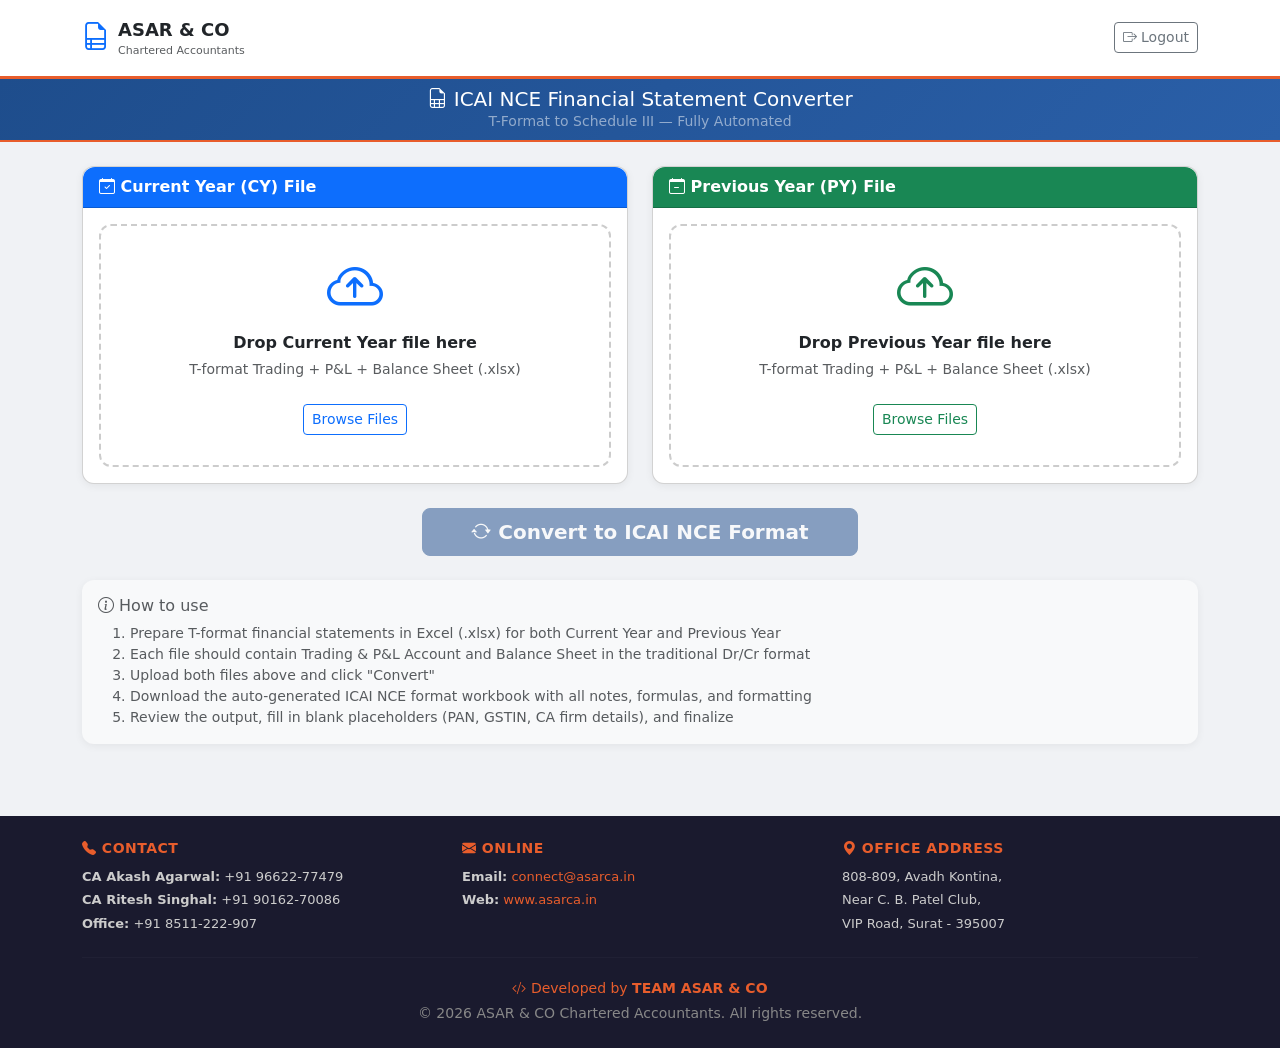
==== templates/index.html @ 5eda6770 "Initial commit: ICAI NCE Financial Statement Converter" ====
<!DOCTYPE html>
<html lang="en">
<head>
    <meta charset="UTF-8">
    <meta name="viewport" content="width=device-width, initial-scale=1.0">
    <title>ASAR & CO | ICAI NCE Financial Statement Converter</title>
    <link href="https://cdn.jsdelivr.net/npm/bootstrap@5.3.3/dist/css/bootstrap.min.css" rel="stylesheet">
    <link href="https://cdn.jsdelivr.net/npm/bootstrap-icons@1.11.3/font/bootstrap-icons.min.css" rel="stylesheet">
    <link href="/static/css/style.css" rel="stylesheet">
</head>
<body>
    <header class="asar-header">
        <div class="container d-flex justify-content-between align-items-center flex-wrap py-3">
            <div class="d-flex align-items-center gap-2">
                <i class="bi bi-file-earmark-ruled text-primary" style="font-size:28px;"></i>
                <div>
                    <strong class="text-dark" style="font-size:18px;">ASAR & CO</strong>
                    <div class="text-muted" style="font-size:11px;">Chartered Accountants</div>
                </div>
            </div>
            <a href="/logout" class="btn btn-sm btn-outline-secondary">
                <i class="bi bi-box-arrow-right"></i> Logout
            </a>
        </div>
    </header>

    <div class="tool-banner">
        <div class="container py-2 text-center">
            <h5 class="mb-0 text-white">
                <i class="bi bi-file-earmark-spreadsheet"></i>
                ICAI NCE Financial Statement Converter
            </h5>
            <div class="text-white-50 small">T-Format to Schedule III &mdash; Fully Automated</div>
        </div>
    </div>

    <div class="container py-4">
        <form id="convertForm" enctype="multipart/form-data">
            <div class="row g-4 mb-4">
                <div class="col-md-6">
                    <div class="card h-100">
                        <div class="card-header bg-primary text-white">
                            <i class="bi bi-calendar-check"></i> Current Year (CY) File
                        </div>
                        <div class="card-body">
                            <div class="upload-zone" id="cyZone">
                                <div class="upload-content">
                                    <i class="bi bi-cloud-arrow-up display-4 text-primary"></i>
                                    <p class="mt-2 mb-1 fw-bold">Drop Current Year file here</p>
                                    <p class="text-muted small">T-format Trading + P&L + Balance Sheet (.xlsx)</p>
                                    <label class="btn btn-outline-primary btn-sm mt-2">
                                        Browse Files
                                        <input type="file" name="cy_file" id="cyFile" accept=".xlsx,.xls" hidden>
                                    </label>
                                </div>
                                <div class="file-info d-none" id="cyFileInfo">
                                    <i class="bi bi-file-earmark-check text-success display-6"></i>
                                    <p class="mt-2 mb-0 fw-bold" id="cyFileName"></p>
                                    <button type="button" class="btn btn-sm btn-outline-danger mt-2" onclick="clearFile('cy')">
                                        <i class="bi bi-x"></i> Remove
                                    </button>
                                </div>
                            </div>
                        </div>
                    </div>
                </div>

                <div class="col-md-6">
                    <div class="card h-100">
                        <div class="card-header bg-success text-white">
                            <i class="bi bi-calendar-minus"></i> Previous Year (PY) File
                        </div>
                        <div class="card-body">
                            <div class="upload-zone" id="pyZone">
                                <div class="upload-content">
                                    <i class="bi bi-cloud-arrow-up display-4 text-success"></i>
                                    <p class="mt-2 mb-1 fw-bold">Drop Previous Year file here</p>
                                    <p class="text-muted small">T-format Trading + P&L + Balance Sheet (.xlsx)</p>
                                    <label class="btn btn-outline-success btn-sm mt-2">
                                        Browse Files
                                        <input type="file" name="py_file" id="pyFile" accept=".xlsx,.xls" hidden>
                                    </label>
                                </div>
                                <div class="file-info d-none" id="pyFileInfo">
                                    <i class="bi bi-file-earmark-check text-success display-6"></i>
                                    <p class="mt-2 mb-0 fw-bold" id="pyFileName"></p>
                                    <button type="button" class="btn btn-sm btn-outline-danger mt-2" onclick="clearFile('py')">
                                        <i class="bi bi-x"></i> Remove
                                    </button>
                                </div>
                            </div>
                        </div>
                    </div>
                </div>
            </div>

            <div class="text-center mb-4">
                <button type="submit" class="btn btn-primary btn-lg px-5" id="convertBtn" disabled>
                    <i class="bi bi-arrow-repeat"></i> Convert to ICAI NCE Format
                </button>
            </div>
        </form>

        <div class="d-none" id="progressCard">
            <div class="card mb-4">
                <div class="card-body text-center py-4">
                    <div class="spinner-border text-primary mb-3" role="status">
                        <span class="visually-hidden">Processing...</span>
                    </div>
                    <h5>Converting Financial Statements...</h5>
                    <p class="text-muted" id="progressText">Parsing T-format, classifying items, building ICAI NCE workbook</p>
                </div>
            </div>
        </div>

        <div class="d-none" id="resultsCard">
            <div class="card mb-4 border-success">
                <div class="card-header bg-success text-white">
                    <i class="bi bi-check-circle"></i> Conversion Complete
                </div>
                <div class="card-body">
                    <div class="row g-3 mb-3">
                        <div class="col-12">
                            <div class="p-3 bg-light rounded">
                                <h6 class="mb-2"><i class="bi bi-building"></i> Entity Details</h6>
                                <table class="table table-sm table-borderless mb-0">
                                    <tr><td class="text-muted" style="width:150px">Entity Name</td><td class="fw-bold" id="resEntity"></td></tr>
                                    <tr><td class="text-muted">Constitution</td><td id="resConstitution"></td></tr>
                                    <tr><td class="text-muted">FY (Current)</td><td id="resFyCy"></td></tr>
                                    <tr><td class="text-muted">FY (Previous)</td><td id="resFyPy"></td></tr>
                                </table>
                            </div>
                        </div>
                    </div>

                    <div class="row g-3 mb-3">
                        <div class="col-md-4">
                            <div class="stat-card bg-light p-3 rounded text-center">
                                <div class="small text-muted mb-1">Revenue (CY)</div>
                                <div class="fs-5 fw-bold text-primary" id="resRevCy">0</div>
                                <div class="small text-muted mt-1">PY: <span id="resRevPy">0</span></div>
                            </div>
                        </div>
                        <div class="col-md-4">
                            <div class="stat-card bg-light p-3 rounded text-center">
                                <div class="small text-muted mb-1">Net Profit (CY)</div>
                                <div class="fs-5 fw-bold text-success" id="resNpCy">0</div>
                                <div class="small text-muted mt-1">PY: <span id="resNpPy">0</span></div>
                            </div>
                        </div>
                        <div class="col-md-4">
                            <div class="stat-card bg-light p-3 rounded text-center">
                                <div class="small text-muted mb-1">Capital (CY)</div>
                                <div class="fs-5 fw-bold text-info" id="resCapCy">0</div>
                                <div class="small text-muted mt-1">PY: <span id="resCapPy">0</span></div>
                            </div>
                        </div>
                    </div>

                    <div class="row g-3 mb-4">
                        <div class="col-md-6">
                            <div class="p-3 border rounded">
                                <h6><i class="bi bi-journal-check text-primary"></i> Notes Retained</h6>
                                <div class="fs-4 fw-bold text-primary" id="resRetained">0</div>
                                <div class="small text-muted">Range: <span id="resNoteRange"></span></div>
                            </div>
                        </div>
                        <div class="col-md-6">
                            <div class="p-3 border rounded">
                                <h6><i class="bi bi-journal-x text-warning"></i> Notes Suppressed</h6>
                                <div class="fs-4 fw-bold text-warning" id="resSuppressed">0</div>
                                <div class="small text-muted" id="resSuppressedList"></div>
                            </div>
                        </div>
                    </div>

                    <div class="text-center">
                        <a class="btn btn-success btn-lg px-5" id="downloadBtn" href="#">
                            <i class="bi bi-download"></i> Download ICAI NCE Excel Workbook
                        </a>
                    </div>
                </div>
            </div>
        </div>

        <div class="d-none" id="errorCard">
            <div class="alert alert-danger" role="alert">
                <i class="bi bi-exclamation-triangle"></i>
                <strong>Error:</strong> <span id="errorText"></span>
            </div>
        </div>

        <div class="card mt-4 border-0 bg-light">
            <div class="card-body">
                <h6 class="text-muted"><i class="bi bi-info-circle"></i> How to use</h6>
                <ol class="small text-muted mb-0">
                    <li>Prepare T-format financial statements in Excel (.xlsx) for both Current Year and Previous Year</li>
                    <li>Each file should contain Trading & P&L Account and Balance Sheet in the traditional Dr/Cr format</li>
                    <li>Upload both files above and click "Convert"</li>
                    <li>Download the auto-generated ICAI NCE format workbook with all notes, formulas, and formatting</li>
                    <li>Review the output, fill in blank placeholders (PAN, GSTIN, CA firm details), and finalize</li>
                </ol>
            </div>
        </div>
    </div>

    <footer class="asar-footer mt-5">
        <div class="container py-4">
            <div class="row g-4">
                <div class="col-md-4">
                    <h6 class="footer-heading"><i class="bi bi-telephone-fill"></i> Contact</h6>
                    <div class="footer-line"><strong>CA Akash Agarwal:</strong> +91 96622-77479</div>
                    <div class="footer-line"><strong>CA Ritesh Singhal:</strong> +91 90162-70086</div>
                    <div class="footer-line"><strong>Office:</strong> +91 8511-222-907</div>
                </div>
                <div class="col-md-4">
                    <h6 class="footer-heading"><i class="bi bi-envelope-fill"></i> Online</h6>
                    <div class="footer-line"><strong>Email:</strong> <a href="mailto:connect@asarca.in">connect@asarca.in</a></div>
                    <div class="footer-line"><strong>Web:</strong> <a href="https://www.asarca.in" target="_blank">www.asarca.in</a></div>
                </div>
                <div class="col-md-4">
                    <h6 class="footer-heading"><i class="bi bi-geo-alt-fill"></i> Office Address</h6>
                    <div class="footer-line">808-809, Avadh Kontina,</div>
                    <div class="footer-line">Near C. B. Patel Club,</div>
                    <div class="footer-line">VIP Road, Surat - 395007</div>
                </div>
            </div>
            <hr class="footer-divider">
            <div class="text-center small">
                <div class="developed-by">
                    <i class="bi bi-code-slash"></i> Developed by <strong>TEAM ASAR & CO</strong>
                </div>
                <div class="copyright mt-1">
                    &copy; 2026 ASAR & CO Chartered Accountants. All rights reserved.
                </div>
            </div>
        </div>
    </footer>

    <script src="/static/js/app.js"></script>
</body>
</html>
---- static/css/style.css ----
:root {
    --asar-blue: #1e4d8c;
    --asar-orange: #e85d2c;
    --asar-light: #f8f9fa;
}

body {
    font-family: 'Segoe UI', system-ui, -apple-system, sans-serif;
    background: #f0f2f5;
    min-height: 100vh;
}

.asar-header {
    background: white;
    border-bottom: 3px solid var(--asar-orange);
    box-shadow: 0 2px 8px rgba(0,0,0,0.06);
}

.tool-banner {
    background: linear-gradient(135deg, var(--asar-blue), #2a5fa8);
    border-bottom: 2px solid var(--asar-orange);
}

.upload-zone {
    border: 2px dashed #ccc;
    border-radius: 12px;
    padding: 30px 20px;
    text-align: center;
    transition: all 0.3s;
    min-height: 180px;
    display: flex;
    align-items: center;
    justify-content: center;
    cursor: pointer;
}

.upload-zone:hover,
.upload-zone.drag-over {
    border-color: var(--asar-blue);
    background: rgba(30, 77, 140, 0.03);
}

.upload-zone .upload-content,
.upload-zone .file-info {
    width: 100%;
}

.stat-card {
    transition: transform 0.2s;
}

.stat-card:hover {
    transform: translateY(-2px);
}

.card {
    border-radius: 12px;
    box-shadow: 0 2px 8px rgba(0,0,0,0.06);
}

.card-header {
    border-radius: 12px 12px 0 0 !important;
    font-weight: 600;
}

#convertBtn {
    border-radius: 8px;
    font-weight: 600;
    transition: all 0.2s;
    background: var(--asar-blue);
    border-color: var(--asar-blue);
}

#convertBtn:hover:not(:disabled) {
    background: #163d6e;
    transform: translateY(-1px);
    box-shadow: 0 4px 12px rgba(30,77,140,0.3);
}

#convertBtn:disabled {
    opacity: 0.5;
    cursor: not-allowed;
}

#downloadBtn {
    border-radius: 8px;
    font-weight: 600;
    transition: all 0.2s;
}

#downloadBtn:hover {
    transform: translateY(-1px);
    box-shadow: 0 4px 12px rgba(25,135,84,0.3);
}

.asar-footer {
    background: #1a1a2e;
    color: #ccc;
}

.asar-footer a {
    color: var(--asar-orange);
    text-decoration: none;
}

.asar-footer a:hover {
    color: #ff7b4f;
}

.footer-heading {
    color: var(--asar-orange);
    font-weight: 600;
    margin-bottom: 10px;
    font-size: 14px;
    text-transform: uppercase;
    letter-spacing: 0.5px;
}

.footer-line {
    font-size: 13px;
    margin-bottom: 4px;
}

.footer-divider {
    border-color: rgba(255,255,255,0.1);
    margin: 20px 0;
}

.developed-by {
    color: var(--asar-orange);
    font-weight: 500;
}

.copyright {
    color: #888;
}

.spinner-border {
    width: 3rem;
    height: 3rem;
}

.alert {
    border-radius: 10px;
}

@media (max-width: 768px) {
    .upload-zone {
        min-height: 140px;
        padding: 20px 15px;
    }
    .stat-card .fs-5 {
        font-size: 1rem !important;
    }
}
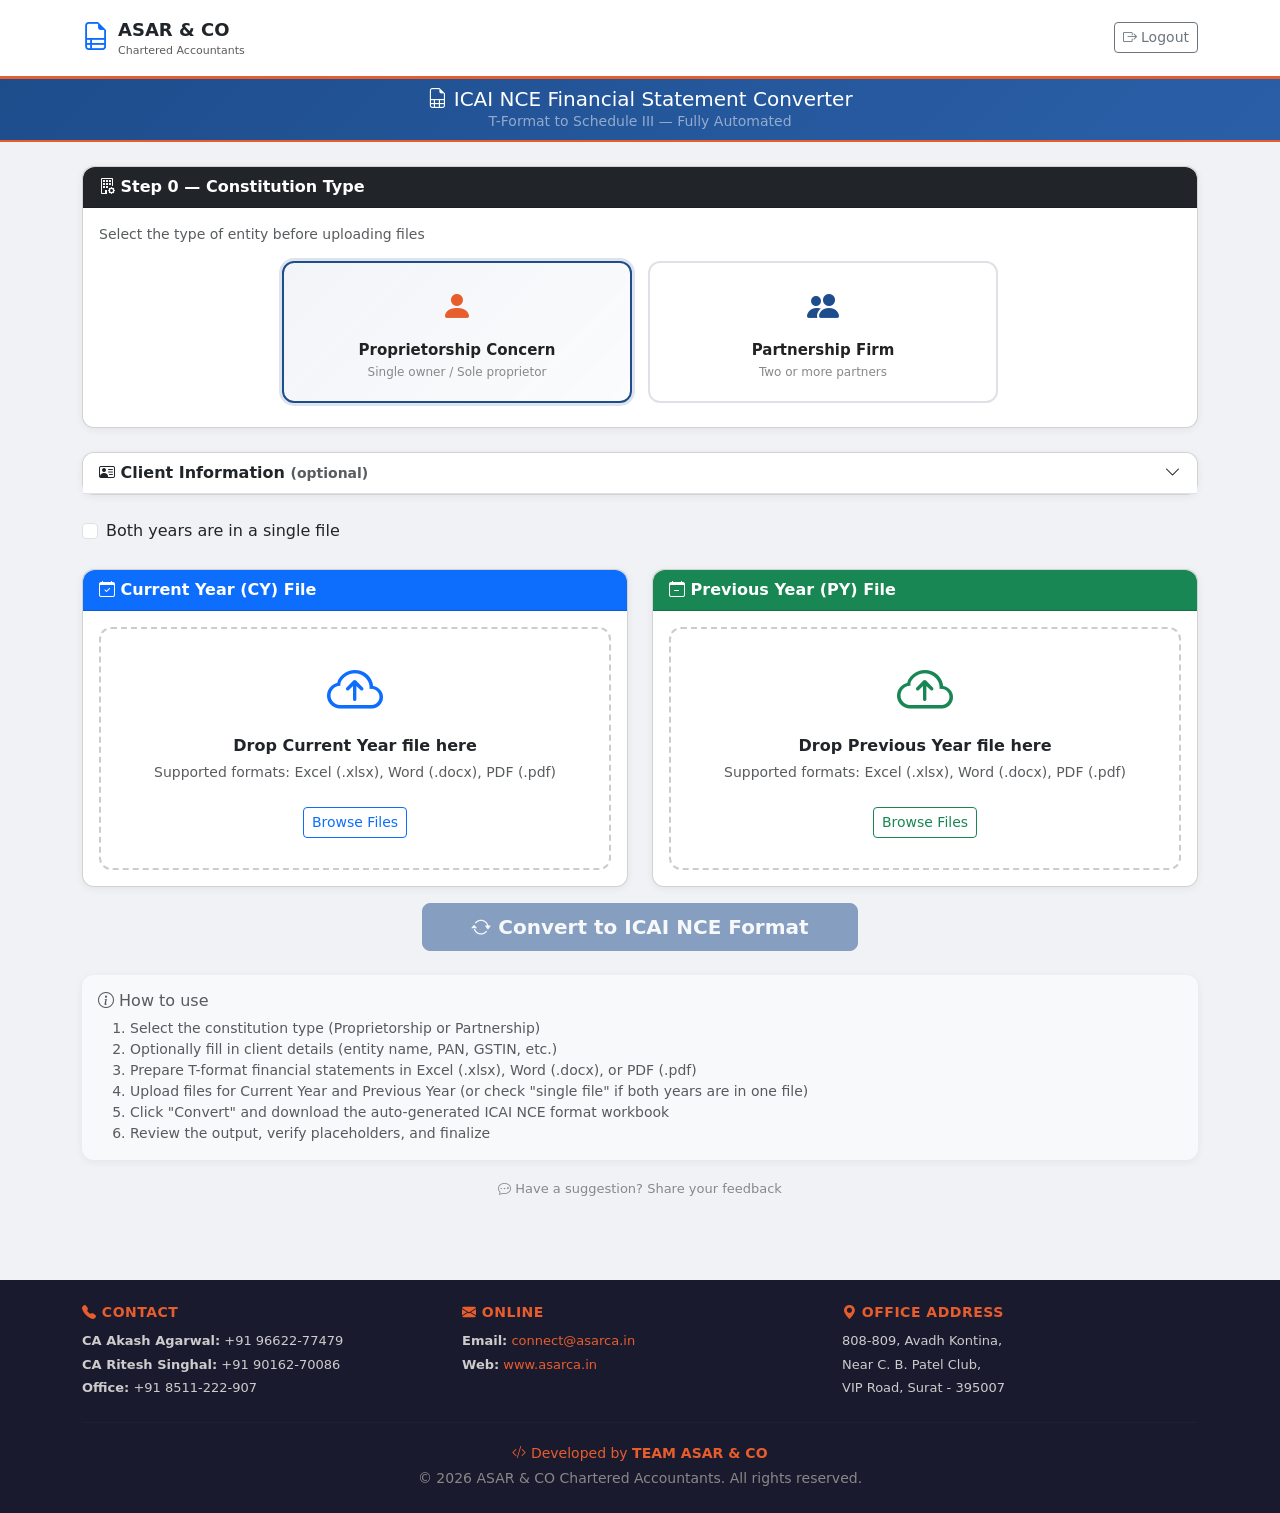
==== commit 088ad59a: "Add partnership support, multi-format upload, constitution selection & client questionnaire - Consti" ====
--- a/templates/index.html
+++ b/templates/index.html
@@ -36,7 +36,147 @@
 
     <div class="container py-4">
         <form id="convertForm" enctype="multipart/form-data">
-            <div class="row g-4 mb-4">
+
+            <!-- ===== STEP 0: Constitution Selection ===== -->
+            <div class="card mb-4 constitution-card">
+                <div class="card-header bg-dark text-white">
+                    <i class="bi bi-building-gear"></i> Step 0 &mdash; Constitution Type
+                </div>
+                <div class="card-body">
+                    <p class="text-muted small mb-3">Select the type of entity before uploading files</p>
+                    <div class="row g-3 justify-content-center">
+                        <div class="col-sm-6 col-md-5 col-lg-4">
+                            <label class="constitution-option selected" id="optProprietorship">
+                                <input type="radio" name="constitution" value="proprietorship" checked hidden>
+                                <div class="constitution-inner">
+                                    <i class="bi bi-person-fill constitution-icon"></i>
+                                    <div class="constitution-label">Proprietorship Concern</div>
+                                    <div class="constitution-sub">Single owner / Sole proprietor</div>
+                                </div>
+                            </label>
+                        </div>
+                        <div class="col-sm-6 col-md-5 col-lg-4">
+                            <label class="constitution-option" id="optPartnership">
+                                <input type="radio" name="constitution" value="partnership" hidden>
+                                <div class="constitution-inner">
+                                    <i class="bi bi-people-fill constitution-icon"></i>
+                                    <div class="constitution-label">Partnership Firm</div>
+                                    <div class="constitution-sub">Two or more partners</div>
+                                </div>
+                            </label>
+                        </div>
+                    </div>
+                </div>
+            </div>
+
+            <!-- ===== Client Information (Collapsible) ===== -->
+            <div class="card mb-4">
+                <div class="card-header bg-white border-bottom d-flex justify-content-between align-items-center"
+                     role="button" data-bs-toggle="collapse" data-bs-target="#clientInfoBody"
+                     aria-expanded="false" aria-controls="clientInfoBody">
+                    <span><i class="bi bi-person-vcard"></i> Client Information <span class="text-muted small">(optional)</span></span>
+                    <i class="bi bi-chevron-down" id="clientInfoChevron"></i>
+                </div>
+                <div class="collapse" id="clientInfoBody">
+                    <div class="card-body">
+                        <div class="row g-3">
+                            <div class="col-md-6">
+                                <label class="form-label fw-semibold">Entity / Firm Name</label>
+                                <input type="text" class="form-control" name="entity_name" placeholder="e.g. Sharma Traders">
+                            </div>
+                            <div class="col-md-3">
+                                <label class="form-label fw-semibold">PAN</label>
+                                <input type="text" class="form-control" name="pan" placeholder="XXXXX0000X" maxlength="10" style="text-transform:uppercase;">
+                            </div>
+                            <div class="col-md-3">
+                                <label class="form-label fw-semibold">GSTIN</label>
+                                <input type="text" class="form-control" name="gstin" placeholder="optional" maxlength="15" style="text-transform:uppercase;">
+                            </div>
+                            <div class="col-md-4">
+                                <label class="form-label fw-semibold">Business Nature</label>
+                                <select class="form-select" name="business_nature">
+                                    <option value="">-- Select --</option>
+                                    <option value="Manufacturing">Manufacturing</option>
+                                    <option value="Trading">Trading</option>
+                                    <option value="Service">Service</option>
+                                    <option value="Job Work">Job Work</option>
+                                    <option value="Mixed">Mixed</option>
+                                </select>
+                            </div>
+                            <div class="col-md-8">
+                                <label class="form-label fw-semibold">Business Description</label>
+                                <textarea class="form-control" name="business_description" rows="1" placeholder="Brief description of business activity"></textarea>
+                            </div>
+                        </div>
+                    </div>
+                </div>
+            </div>
+
+            <!-- ===== Partnership Section (Dynamic) ===== -->
+            <div class="card mb-4 d-none" id="partnershipSection">
+                <div class="card-header bg-white border-bottom">
+                    <i class="bi bi-people"></i> Partner Details
+                </div>
+                <div class="card-body">
+                    <div class="table-responsive">
+                        <table class="table table-sm align-middle mb-2" id="partnerTable">
+                            <thead>
+                                <tr>
+                                    <th style="width:5%">#</th>
+                                    <th style="width:55%">Partner Name</th>
+                                    <th style="width:25%">Sharing % (PSR)</th>
+                                    <th style="width:15%"></th>
+                                </tr>
+                            </thead>
+                            <tbody id="partnerRows">
+                                <tr data-partner-idx="1">
+                                    <td class="partner-num">1</td>
+                                    <td><input type="text" class="form-control form-control-sm" name="partner_names[]" placeholder="Partner name"></td>
+                                    <td><input type="number" class="form-control form-control-sm" name="partner_shares[]" placeholder="%" min="0" max="100" step="0.01"></td>
+                                    <td></td>
+                                </tr>
+                                <tr data-partner-idx="2">
+                                    <td class="partner-num">2</td>
+                                    <td><input type="text" class="form-control form-control-sm" name="partner_names[]" placeholder="Partner name"></td>
+                                    <td><input type="number" class="form-control form-control-sm" name="partner_shares[]" placeholder="%" min="0" max="100" step="0.01"></td>
+                                    <td></td>
+                                </tr>
+                            </tbody>
+                        </table>
+                    </div>
+                    <button type="button" class="btn btn-sm btn-outline-primary" id="addPartnerBtn">
+                        <i class="bi bi-plus-circle"></i> Add Partner
+                    </button>
+
+                    <hr class="my-3">
+                    <div class="row g-3">
+                        <div class="col-md-4">
+                            <label class="form-label fw-semibold">Interest on Capital Rate (%)</label>
+                            <input type="number" class="form-control form-control-sm" name="interest_on_capital_rate" value="12" min="0" max="100" step="0.5">
+                        </div>
+                        <div class="col-md-8">
+                            <label class="form-label fw-semibold">Partner Remuneration Details</label>
+                            <input type="text" class="form-control form-control-sm" name="partner_remuneration" placeholder="e.g. As per deed / Rs. 15,000 pm each">
+                        </div>
+                    </div>
+                </div>
+            </div>
+
+            <!-- ===== File Upload ===== -->
+            <div class="row g-4 mb-3">
+                <!-- Single file checkbox -->
+                <div class="col-12">
+                    <div class="form-check">
+                        <input class="form-check-input" type="checkbox" id="singleFileCheck" name="single_file" value="1">
+                        <label class="form-check-label" for="singleFileCheck">
+                            Both years are in a single file
+                        </label>
+                    </div>
+                    <div class="d-none text-muted small mt-1" id="singleFileNote">
+                        <i class="bi bi-info-circle"></i> We'll extract both CY and PY data from the single uploaded file.
+                    </div>
+                </div>
+
                 <div class="col-md-6">
                     <div class="card h-100">
                         <div class="card-header bg-primary text-white">
@@ -47,10 +187,10 @@
                                 <div class="upload-content">
                                     <i class="bi bi-cloud-arrow-up display-4 text-primary"></i>
                                     <p class="mt-2 mb-1 fw-bold">Drop Current Year file here</p>
-                                    <p class="text-muted small">T-format Trading + P&L + Balance Sheet (.xlsx)</p>
+                                    <p class="text-muted small">Supported formats: Excel (.xlsx), Word (.docx), PDF (.pdf)</p>
                                     <label class="btn btn-outline-primary btn-sm mt-2">
                                         Browse Files
-                                        <input type="file" name="cy_file" id="cyFile" accept=".xlsx,.xls" hidden>
+                                        <input type="file" name="cy_file" id="cyFile" accept=".xlsx,.xls,.docx,.doc,.pdf" hidden>
                                     </label>
                                 </div>
                                 <div class="file-info d-none" id="cyFileInfo">
@@ -65,7 +205,7 @@
                     </div>
                 </div>
 
-                <div class="col-md-6">
+                <div class="col-md-6" id="pyUploadCol">
                     <div class="card h-100">
                         <div class="card-header bg-success text-white">
                             <i class="bi bi-calendar-minus"></i> Previous Year (PY) File
@@ -75,10 +215,10 @@
                                 <div class="upload-content">
                                     <i class="bi bi-cloud-arrow-up display-4 text-success"></i>
                                     <p class="mt-2 mb-1 fw-bold">Drop Previous Year file here</p>
-                                    <p class="text-muted small">T-format Trading + P&L + Balance Sheet (.xlsx)</p>
+                                    <p class="text-muted small">Supported formats: Excel (.xlsx), Word (.docx), PDF (.pdf)</p>
                                     <label class="btn btn-outline-success btn-sm mt-2">
                                         Browse Files
-                                        <input type="file" name="py_file" id="pyFile" accept=".xlsx,.xls" hidden>
+                                        <input type="file" name="py_file" id="pyFile" accept=".xlsx,.xls,.docx,.doc,.pdf" hidden>
                                     </label>
                                 </div>
                                 <div class="file-info d-none" id="pyFileInfo">
@@ -194,13 +334,21 @@
             <div class="card-body">
                 <h6 class="text-muted"><i class="bi bi-info-circle"></i> How to use</h6>
                 <ol class="small text-muted mb-0">
-                    <li>Prepare T-format financial statements in Excel (.xlsx) for both Current Year and Previous Year</li>
-                    <li>Each file should contain Trading & P&L Account and Balance Sheet in the traditional Dr/Cr format</li>
-                    <li>Upload both files above and click "Convert"</li>
-                    <li>Download the auto-generated ICAI NCE format workbook with all notes, formulas, and formatting</li>
-                    <li>Review the output, fill in blank placeholders (PAN, GSTIN, CA firm details), and finalize</li>
+                    <li>Select the constitution type (Proprietorship or Partnership)</li>
+                    <li>Optionally fill in client details (entity name, PAN, GSTIN, etc.)</li>
+                    <li>Prepare T-format financial statements in Excel (.xlsx), Word (.docx), or PDF (.pdf)</li>
+                    <li>Upload files for Current Year and Previous Year (or check "single file" if both years are in one file)</li>
+                    <li>Click "Convert" and download the auto-generated ICAI NCE format workbook</li>
+                    <li>Review the output, verify placeholders, and finalize</li>
                 </ol>
             </div>
+        </div>
+
+        <!-- Suggestion link -->
+        <div class="text-center mt-3 mb-2">
+            <a href="mailto:support@asarco.in" class="suggestion-link">
+                <i class="bi bi-chat-dots"></i> Have a suggestion? Share your feedback
+            </a>
         </div>
     </div>
 
@@ -237,6 +385,7 @@
         </div>
     </footer>
 
+    <script src="https://cdn.jsdelivr.net/npm/bootstrap@5.3.3/dist/js/bootstrap.bundle.min.js"></script>
     <script src="/static/js/app.js"></script>
 </body>
 </html>
--- a/static/css/style.css
+++ b/static/css/style.css
@@ -21,6 +21,60 @@
     border-bottom: 2px solid var(--asar-orange);
 }
 
+/* ---- Constitution selection cards ---- */
+.constitution-card .card-body {
+    padding-bottom: 24px;
+}
+
+.constitution-option {
+    display: block;
+    cursor: pointer;
+    border: 2px solid #dee2e6;
+    border-radius: 12px;
+    transition: all 0.25s;
+    background: #fff;
+}
+
+.constitution-option:hover {
+    border-color: var(--asar-blue);
+    box-shadow: 0 2px 12px rgba(30,77,140,0.12);
+}
+
+.constitution-option.selected {
+    border-color: var(--asar-blue);
+    background: linear-gradient(135deg, rgba(30,77,140,0.06), rgba(30,77,140,0.02));
+    box-shadow: 0 0 0 3px rgba(30,77,140,0.15);
+}
+
+.constitution-inner {
+    text-align: center;
+    padding: 20px 16px;
+}
+
+.constitution-icon {
+    font-size: 2rem;
+    color: var(--asar-blue);
+    margin-bottom: 8px;
+    display: block;
+}
+
+.constitution-option.selected .constitution-icon {
+    color: var(--asar-orange);
+}
+
+.constitution-label {
+    font-weight: 700;
+    font-size: 15px;
+    color: #222;
+    margin-bottom: 2px;
+}
+
+.constitution-sub {
+    font-size: 12px;
+    color: #888;
+}
+
+/* ---- Upload zones ---- */
 .upload-zone {
     border: 2px dashed #ccc;
     border-radius: 12px;
@@ -45,6 +99,29 @@
     width: 100%;
 }
 
+/* ---- Partner table ---- */
+#partnerTable th {
+    font-size: 13px;
+    color: #555;
+    border-bottom: 2px solid #dee2e6;
+}
+
+#partnerTable td {
+    vertical-align: middle;
+}
+
+#partnerTable .partner-num {
+    font-weight: 600;
+    color: var(--asar-blue);
+    text-align: center;
+    width: 40px;
+}
+
+.remove-partner-btn {
+    padding: 2px 8px;
+}
+
+/* ---- Stats & result cards ---- */
 .stat-card {
     transition: transform 0.2s;
 }
@@ -63,6 +140,7 @@
     font-weight: 600;
 }
 
+/* ---- Buttons ---- */
 #convertBtn {
     border-radius: 8px;
     font-weight: 600;
@@ -93,6 +171,20 @@
     box-shadow: 0 4px 12px rgba(25,135,84,0.3);
 }
 
+/* ---- Suggestion link ---- */
+.suggestion-link {
+    color: #888;
+    font-size: 13px;
+    text-decoration: none;
+    transition: color 0.2s;
+}
+
+.suggestion-link:hover {
+    color: var(--asar-orange);
+    text-decoration: underline;
+}
+
+/* ---- Footer ---- */
 .asar-footer {
     background: #1a1a2e;
     color: #ccc;
@@ -144,6 +236,7 @@
     border-radius: 10px;
 }
 
+/* ---- Responsive ---- */
 @media (max-width: 768px) {
     .upload-zone {
         min-height: 140px;
@@ -152,4 +245,18 @@
     .stat-card .fs-5 {
         font-size: 1rem !important;
     }
-}
+    .constitution-inner {
+        padding: 14px 10px;
+    }
+    .constitution-icon {
+        font-size: 1.6rem;
+    }
+    .constitution-label {
+        font-size: 13px;
+    }
+    #partnerTable th,
+    #partnerTable td {
+        font-size: 13px;
+        padding: 6px 4px;
+    }
+}
